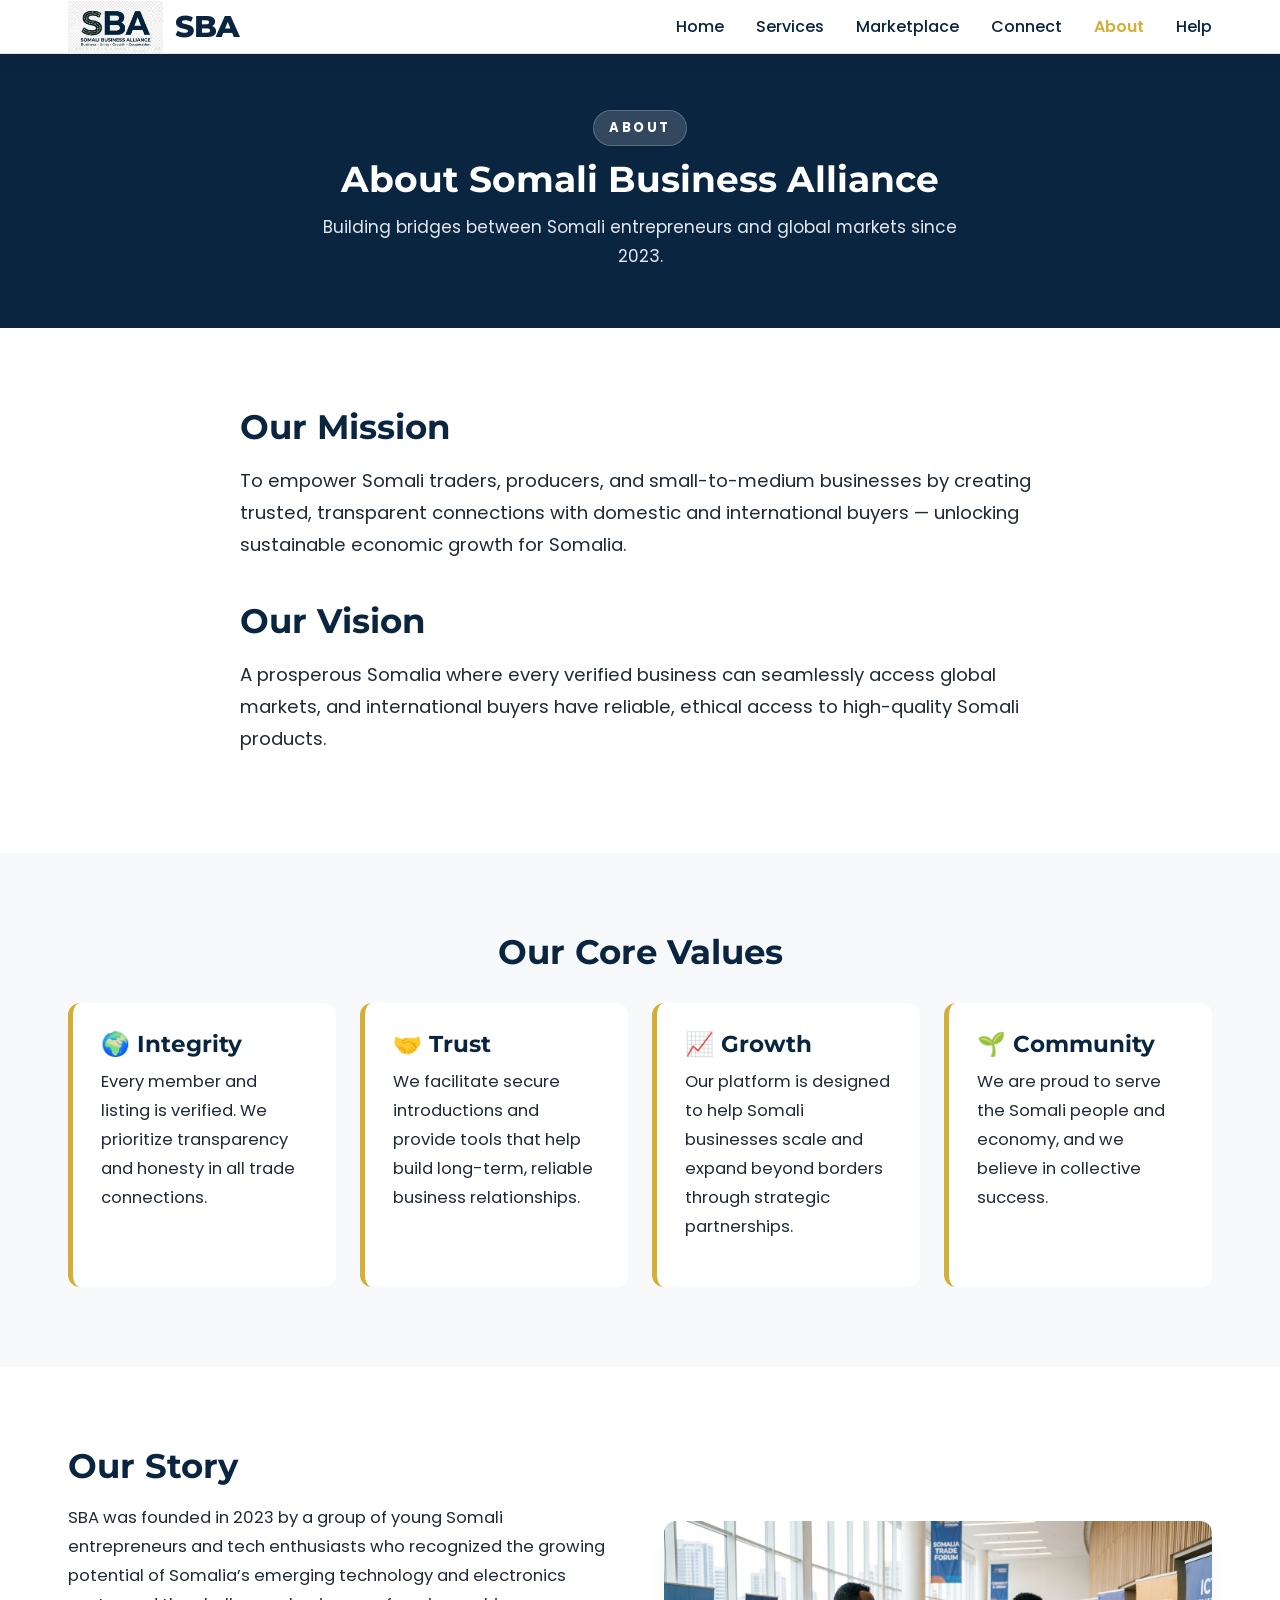
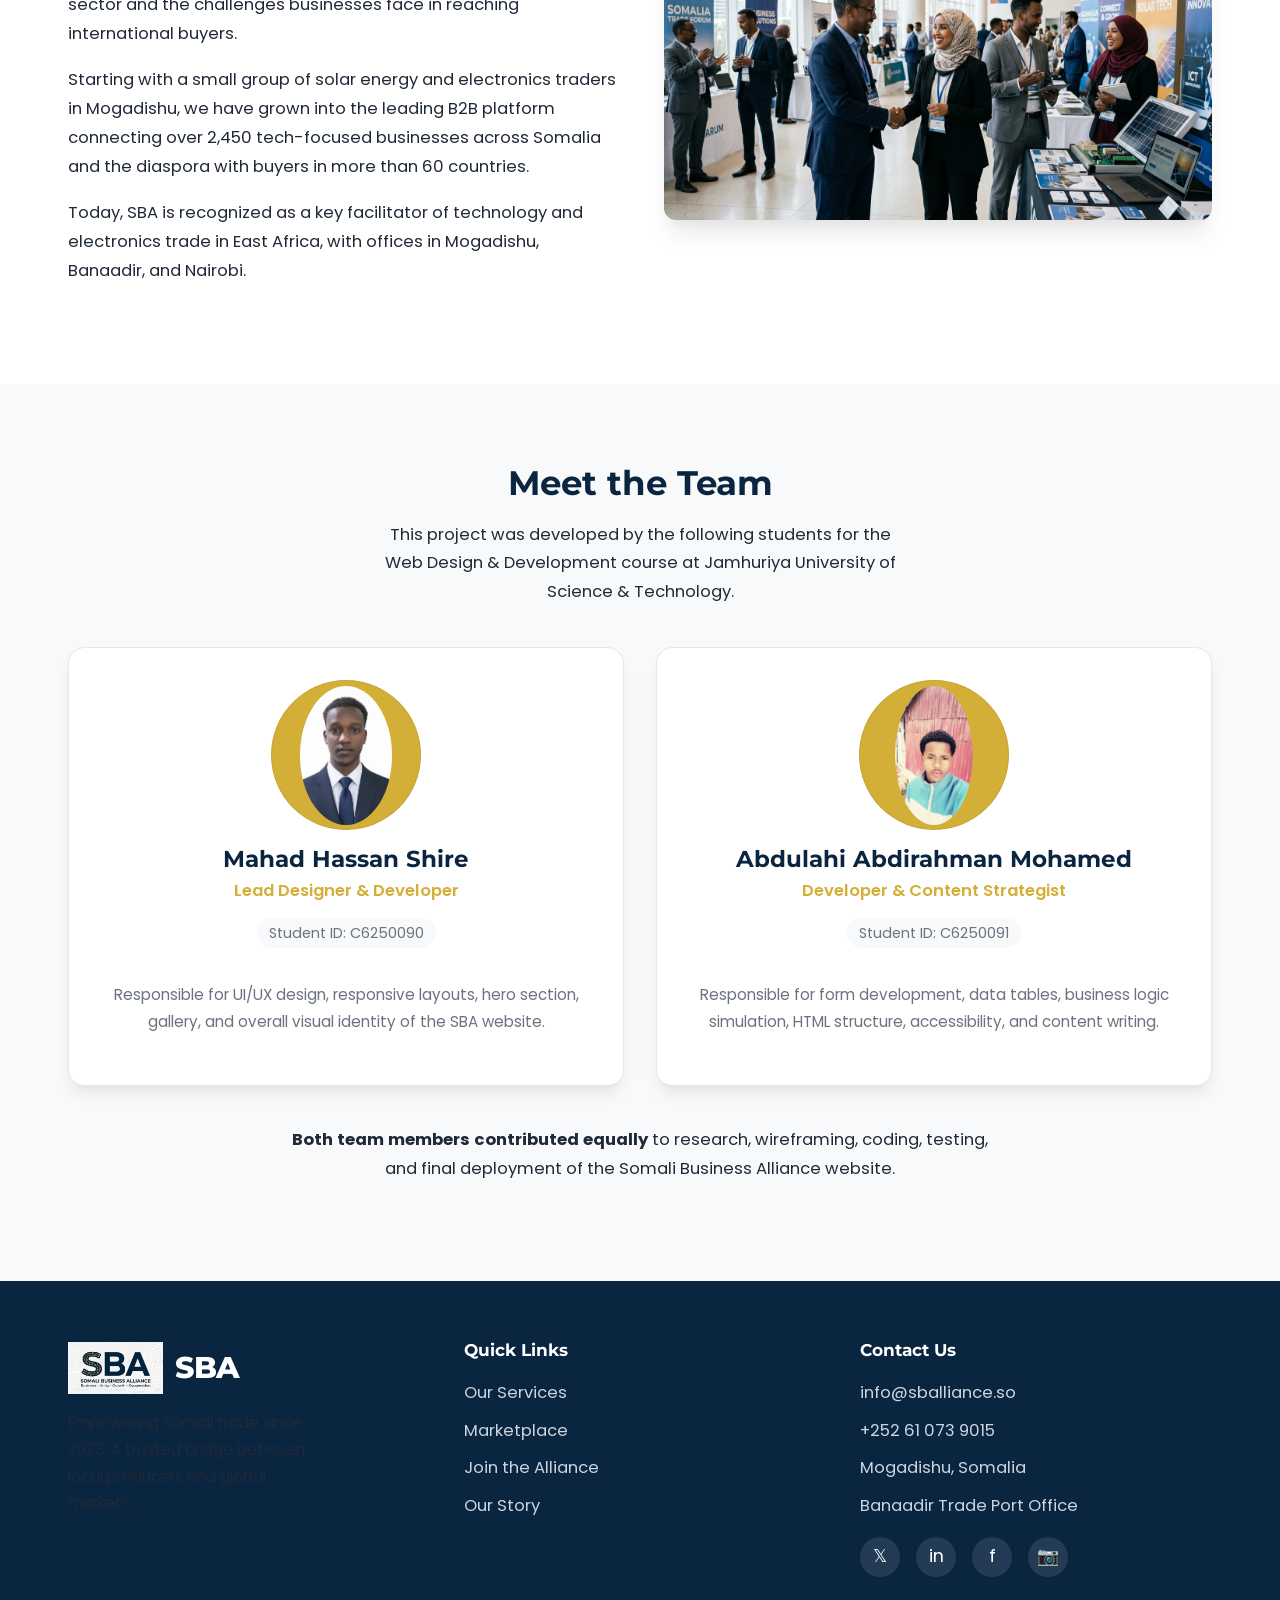
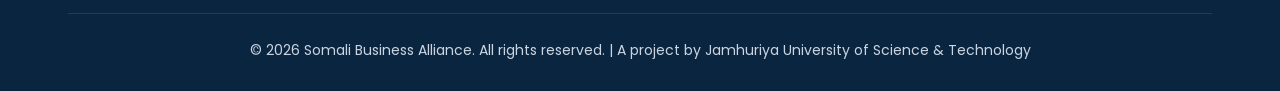
==== about.html @ 0afa39bd "Add files via upload" ====
<!DOCTYPE html>
<html lang="en">
<head>
    <meta charset="UTF-8">
    <meta name="viewport" content="width=device-width, initial-scale=1.0">
    <meta name="description" content="Learn about Somali Business Alliance (SBA) — our mission, vision, and the team behind connecting Somali businesses to global markets.">
    <title>About Us | SBA - Somali Business Alliance</title>
    <link rel="icon" href="images/logo.png" type="image/png">
    <link rel="preconnect" href="https://fonts.googleapis.com">
    <link rel="preconnect" href="https://fonts.gstatic.com" crossorigin>
    <link href="https://fonts.googleapis.com/css2?family=Montserrat:wght@600;700&amp;family=Poppins:wght@400;500;600&amp;display=swap" rel="stylesheet">
    <link rel="stylesheet" href="css/styles.css">
</head>
<body>
    <!-- Navigation -->
    <header>
        <nav class="container">
            <a href="index.html" class="logo">
                <img src="images/logo.png" alt="SBA Logo" width="48" height="48">
                <span>SBA</span>
            </a>
            
            <ul class="nav-links" id="navLinks">
                <li><a href="index.html">Home</a></li>
                <li><a href="services.html">Services</a></li>
                <li><a href="gallery.html">Marketplace</a></li>
                <li><a href="connect.html">Connect</a></li>
                <li><a href="about.html" class="active">About</a></li>
                <li><a href="help.html">Help</a></li>
            </ul>
            
            <button class="mobile-menu-btn" id="mobileMenuBtn" aria-label="Toggle navigation">☰</button>
        </nav>
    </header>

    <!-- Page Header -->
    <section class="section page-header">
        <div class="container">
            <div class="services-header">
                <p class="eyebrow">About</p>
                <h2>About Somali Business Alliance</h2>
                <p class="services-intro">Building bridges between Somali entrepreneurs and global markets since 2023.</p>
            </div>
        </div>
    </section>

    <!-- Mission & Vision -->
    <section class="section">
        <div class="container">
            <div style="max-width: 800px; margin: 0 auto;">
                <h2>Our Mission</h2>
                <p style="font-size: 1.15rem;">To empower Somali traders, producers, and small-to-medium businesses by creating trusted, transparent connections with domestic and international buyers — unlocking sustainable economic growth for Somalia.</p>
                
                <h2 style="margin-top: 2.5rem;">Our Vision</h2>
                <p style="font-size: 1.15rem;">A prosperous Somalia where every verified business can seamlessly access global markets, and international buyers have reliable, ethical access to high-quality Somali products.</p>
            </div>
        </div>
    </section>

    <!-- Values -->
    <section class="section mission-section">
        <div class="container">
            <h2 class="text-center">Our Core Values</h2>
            <div class="values-grid" style="margin-top: 2rem;">
                <div class="value-card">
                    <h3>🌍 Integrity</h3>
                    <p>Every member and listing is verified. We prioritize transparency and honesty in all trade connections.</p>
                </div>
                <div class="value-card">
                    <h3>🤝 Trust</h3>
                    <p>We facilitate secure introductions and provide tools that help build long-term, reliable business relationships.</p>
                </div>
                <div class="value-card">
                    <h3>📈 Growth</h3>
                    <p>Our platform is designed to help Somali businesses scale and expand beyond borders through strategic partnerships.</p>
                </div>
                <div class="value-card">
                    <h3>🌱 Community</h3>
                    <p>We are proud to serve the Somali people and economy, and we believe in collective success.</p>
                </div>
            </div>
        </div>
    </section>

    <!-- Our Story -->
    <section class="section">
        <div class="container">
            <div style="display: grid; grid-template-columns: 1fr 1fr; gap: 3rem; align-items: center;">
                <div>
                    <h2>Our Story</h2>
                    <p>SBA was founded in 2023 by a group of young Somali entrepreneurs and tech enthusiasts who recognized the growing potential of Somalia’s emerging technology and electronics sector and the challenges businesses face in reaching international buyers.</p>
                    <p>Starting with a small group of solar energy and electronics traders in Mogadishu, we have grown into the leading B2B platform connecting over 2,450 tech-focused businesses across Somalia and the diaspora with buyers in more than 60 countries.</p>
                    <p>Today, SBA is recognized as a key facilitator of technology and electronics trade in East Africa, with offices in Mogadishu, Banaadir, and Nairobi.</p>
                </div>
                <div>
                    <img src="images/services-hero.jpg" alt="Somali business professionals networking at a trade event" style="width: 100%; border-radius: 12px; box-shadow: var(--shadow-lg);">
                </div>
            </div>
        </div>
    </section>

    <!-- Team Section -->
    <section class="section" style="background-color: #F8F9FA;">
        <div class="container">
            <div class="text-center">
                <h2>Meet the Team</h2>
                <p style="max-width: 520px; margin: 0 auto;">This project was developed by the following students for the Web Design &amp; Development course at Jamhuriya University of Science &amp; Technology.</p>
            </div>

            <div class="team-grid">
                <!-- Team Member 1 -->
                <div class="team-card">
                    <div class="team-photo-wrap">
                        <img src="images/member1.jpeg" alt="Mahad Hassan Shire, Project Designer & Developer">
                    </div>
                    <h3>Mahad Hassan Shire</h3>
                    <p class="team-role">Lead Designer &amp; Developer</p>
                    <p class="team-id">Student ID: C6250090</p>
                    <p style="font-size: 0.95rem; margin-top: 1rem; color: var(--text-light);">Responsible for UI/UX design, responsive layouts, hero section, gallery, and overall visual identity of the SBA website.</p>
                </div>
                
                <!-- Team Member 2 -->
                <div class="team-card">
                    <div class="team-photo-wrap">
                        <img src="images/member2.jpeg" alt="Abdulahi Abdirahman Mohamed, Project Developer & Content Strategist">
                    </div>
                    <h3>Abdulahi Abdirahman Mohamed</h3>
                    <p class="team-role">Developer &amp; Content Strategist</p>
                    <p class="team-id">Student ID: C6250091</p>
                    <p style="font-size: 0.95rem; margin-top: 1rem; color: var(--text-light);">Responsible for form development, data tables, business logic simulation, HTML structure, accessibility, and content writing.</p>
                </div>
            </div>
            
            <div style="margin-top: 2.5rem; text-align: center; max-width: 700px; margin-left: auto; margin-right: auto;">
                <p><strong>Both team members contributed equally</strong> to research, wireframing, coding, testing, and final deployment of the Somali Business Alliance website.</p>
            </div>
        </div>
    </section>

    <!-- Footer -->
    <footer>
        <div class="container">
            <div class="footer-grid">
                <div>
                    <div class="logo" style="margin-bottom: 1rem; color: white;">
                        <img src="images/logo.png" alt="SBA Logo" width="40" height="40" style="filter: brightness(1) invert(0);">
                        <span style="color: white;">SBA</span>
                    </div>
                    <p style="font-size: 0.95rem; max-width: 260px;">Empowering Somali trade since 2023. A trusted bridge between local producers and global markets.</p>
                </div>
                
                <div>
                    <h4>Quick Links</h4>
                    <ul class="footer-links">
                        <li><a href="services.html">Our Services</a></li>
                        <li><a href="gallery.html">Marketplace</a></li>
                        <li><a href="connect.html">Join the Alliance</a></li>
                        <li><a href="about.html">Our Story</a></li>
                    </ul>
                </div>
                
                <div>
                    <h4>Contact Us</h4>
                    <ul class="footer-links">
                        <li><a href="mailto:info@sballiance.so">info@sballiance.so</a></li>
                        <li><a href="tel:+252615123456">+252 61 073 9015</a></li>
                        <li>Mogadishu, Somalia</li>
                        <li>Banaadir Trade Port Office</li>
                    </ul>
                    
                    <div class="social-links">
                        <a href="#" aria-label="Twitter">𝕏</a>
                        <a href="#" aria-label="LinkedIn">in</a>
                        <a href="#" aria-label="Facebook">f</a>
                        <a href="#" aria-label="Instagram">📷</a>
                    </div>
                </div>
            </div>
            
            <div class="copyright">
                &copy; 2026 Somali Business Alliance. All rights reserved. | A project by Jamhuriya University of Science &amp; Technology
            </div>
        </div>
    </footer>

    <script>
        const mobileBtn = document.getElementById('mobileMenuBtn');
        const navLinks = document.getElementById('navLinks');
        
        mobileBtn.addEventListener('click', () => {
            navLinks.classList.toggle('active');
            mobileBtn.textContent = navLinks.classList.contains('active') ? '✕' : '☰';
        });
        
        document.querySelectorAll('.nav-links a').forEach(link => {
            link.addEventListener('click', () => {
                navLinks.classList.remove('active');
                mobileBtn.textContent = '☰';
            });
        });
    </script>
</body>
</html>
---- css/styles.css ----
/* ========================================
   SBA - Somali Business Alliance
   Main Stylesheet
   ======================================== */

/* CSS Variables */
:root {
    --primary-color: #0A2540;
    --accent-color: #D4AF37;
    --secondary-color: #1E3A5F;
    --light-bg: #F8F9FA;
    --white: #FFFFFF;
    --text-dark: #1F2937;
    --text-light: #6B7280;
    --success: #10B981;
    --border: #E5E7EB;
    --shadow: 0 10px 15px -3px rgba(0, 0, 0, 0.08), 0 4px 6px -4px rgba(0, 0, 0, 0.04);
    --shadow-lg: 0 20px 25px -5px rgba(0, 0, 0, 0.08), 0 10px 10px -5px rgba(0, 0, 0, 0.04);
    --font-main: 'Poppins', system-ui, -apple-system, sans-serif;
    --font-heading: 'Montserrat', system-ui, -apple-system, sans-serif;
    --radius: 14px;
}

/* Reset & Base */
*, *::before, *::after {
    box-sizing: border-box;
    margin: 0;
    padding: 0;
}

html {
    scroll-behavior: smooth;
    
}

body {
    
    font-family: var(--font-main);
    line-height: 1.8;
    color: var(--text-dark);
    background-color:var(--whitesmoke);
    font-size: 16.5px;
}

/* Typography */
h1, h2, h3, h4, h5, h6 {
    font-family: var(--font-heading);
    font-weight: 700;
    line-height: 1.15;
    color: var(--primary-color);
}

h1 { font-size: 3.25rem; }
h2 { font-size: 2.1rem; margin-bottom: 1.15rem; }
h3 { font-size: 1.45rem; margin-bottom: 0.65rem; }
h4 { font-size: 1.2rem; }

p {
    margin-bottom: 1.1rem;
    color: var(--text-dark);
    line-height: 1.75;
}

a {
    color: var(--primary-color);
    text-decoration: none;
    transition: color 0.3s ease;
}

a:hover {
    color: var(--accent-color);
}

/* Utility Classes */
.container {
    max-width: 1200px;
    margin: 0 auto;
    padding: 0 1.75rem;
}

.section {
    padding: 5rem 0;
}

.text-center {
    text-align: center;
}

.text-gold {
    color: var(--accent-color);
}

.btn {
    display: inline-flex;
    align-items: center;
    justify-content: center;
    padding: 0.95rem 2.1rem;
    font-size: 1rem;
    font-weight: 600;
    border-radius: 10px;
    text-decoration: none;
    transition: all 0.3s cubic-bezier(0.4, 0, 0.2, 1);
    border: none;
    cursor: pointer;
    font-family: var(--font-main);
    box-shadow: 0 2px 4px rgba(0, 0, 0, 0.08);
}

.btn-primary {
    background-color: var(--primary-color);
    color: var(--white);
}

.btn-primary:hover {
    background-color: var(--secondary-color);
    transform: translateY(-2px);
    box-shadow: var(--shadow-lg);
}

.btn-accent {
    background-color: var(--accent-color);
    color: var(--primary-color);
}

.btn-accent:hover {
    background-color: #C5A12F;
    transform: translateY(-2px);
}

.btn-outline {
    background-color: transparent;
    color: var(--primary-color);
    border: 2px solid var(--primary-color);
}

.btn-outline:hover {
    background-color: var(--primary-color);
    color: var(--white);
}

/* Navigation */
header {
    position: sticky;
    top: 0;
    z-index: 1000;
    background-color: var(--white);
    box-shadow: var(--shadow);
    border-bottom: 1px solid var(--border);
}

nav {
    display: flex;
    align-items: center;
    justify-content: space-between;
    padding: 1.15rem 0;
}

.logo {
    display: flex;
    align-items: center;
    gap: 0.75rem;
    font-family: var(--font-heading);
    font-weight: 800;
    font-size: 1.85rem;
    color: var(--primary-color);
    letter-spacing: -0.5px;
}

.logo img {
    height: 52px;
    width: auto;
    transition: transform 0.3s ease;
}

.logo:hover img {
    transform: scale(1.03);
}

.nav-links {
    display: flex;
    align-items: center;
    gap: 2rem;
    list-style: none;
}

.nav-links a {
    font-weight: 500;
    font-size: 1rem;
    position: relative;
}

.nav-links a:after {
    content: '';
    position: absolute;
    bottom: -4px;
    left: 0;
    width: 0;
    height: 2px;
    background-color: var(--accent-color);
    transition: width 0.3s ease;
}

.nav-links a:hover:after {
    width: 100%;
}

.nav-links .active {
    color: var(--accent-color);
    font-weight: 600;
}

.mobile-menu-btn {
    display: none;
    background: none;
    border: none;
    font-size: 1.5rem;
    color: var(--primary-color);
    cursor: pointer;
}

/* Hero Section */
.hero {
    background: linear-gradient(135deg, var(--primary-color) 0%, var(--secondary-color) 100%);
    color: var(--white);
    padding: 8rem 0 6.75rem;
    position: relative;
    overflow: hidden;
}

.hero::before {
    content: '';
    position: absolute;
    top: 0;
    left: 0;
    width: 100%;
    height: 100%;
    background: url('../images/hero.jpg') center/cover no-repeat;
    opacity: 0.14;
    z-index: 1;
}

.hero-content {
    position: relative;
    z-index: 2;
    max-width: 720px;
}

.hero h1 {
    color: var(--white);
    font-size: 3.4rem;
    margin-bottom: 1.1rem;
    line-height: 1.1;
    letter-spacing: -1px;
}

.hero p {
    font-size: 1.3rem;
    margin-bottom: 2.25rem;
    color: #E0E7FF;
    max-width: 560px;
    line-height: 1.65;
}

.hero-buttons {
    display: flex;
    gap: 1rem;
    flex-wrap: wrap;
}

/* Features / Stats */
.stats {
    background-color: var(--light-bg);
    padding: 3.25rem 0;
}

.stats-grid {
    display: grid;
    grid-template-columns: repeat(auto-fit, minmax(190px, 1fr));
    gap: 2.25rem;
    text-align: center;
}

.stat-item {
    padding: 1.1rem 0.75rem;
}

.stat-number {
    font-size: 2.65rem;
    font-weight: 800;
    color: var(--accent-color);
    display: block;
    line-height: 1;
    margin-bottom: 0.15rem;
}

.stat-label {
    font-weight: 600;
    color: var(--text-light);
    margin-top: 0.35rem;
    font-size: 0.97rem;
}

/* Cards & Grid */
.cards-grid {
    display: grid;
    grid-template-columns: repeat(auto-fit, minmax(290px, 1fr));
    gap: 2rem;
    margin-top: 2.25rem;
}

.services-showcase {
    padding: 0;
    background: linear-gradient(180deg, var(--primary-color) 0%, var(--primary-color) 55%, #f8fafc 55%, #f8fafc 100%);
}

.services-hero {
    background-color: var(--primary-color);
    padding: 3.5rem 0 5.25rem;
}

.page-header {
    background-color: var(--primary-color);
    padding: 3.5rem 0;
    color: var(--white);
}

.page-header .services-header {
    margin: 0 auto;
    text-align: center;
    color: var(--white);
}

.page-header .services-header h2 {
    color: var(--white);
    margin-bottom: 0.75rem;
}

.page-header .services-intro {
    color: #E2E8F0;
}

.page-header .eyebrow {
    background: rgba(255, 255, 255, 0.16);
    color: var(--white);
    border: 1px solid rgba(255, 255, 255, 0.2);
}

.services-header {
    max-width: 760px;
    margin: 0 auto;
    text-align: center;
    color: var(--white);
}

.services-header h2 {
    color: var(--white);
    margin-bottom: 0.75rem;
    font-size: 2.25rem;
}

.eyebrow {
    display: inline-flex;
    align-items: center;
    justify-content: center;
    margin-bottom: 0.8rem;
    padding: 0.35rem 0.95rem;
    border-radius: 999px;
    background: rgba(255, 255, 255, 0.16);
    color: var(--white);
    border: 1px solid rgba(255, 255, 255, 0.2);
    font-size: 0.82rem;
    font-weight: 700;
    letter-spacing: 0.2em;
    text-transform: uppercase;
}

.services-intro {
    max-width: 680px;
    margin: 0 auto;
    color: #E2E8F0;
    font-size: 1.06rem;
}

.services-cards-wrap {
    margin-top: -2.25rem;
    padding-bottom: 3rem;
    background: #f8fafc;
}

.services-grid {
    display: grid;
    grid-template-columns: repeat(4, minmax(0, 1fr));
    gap: 1.25rem;
    max-width: 1120px;
    margin: 0 auto;
    position: relative;
    z-index: 2;
}

.service-card {
    display: flex;
    flex-direction: column;
    align-items: center;
    text-align: center;
    padding: 2rem 1.6rem;
    background: var(--white);
    color: var(--text-dark);
    border: 1px solid #e7ebf1;
    border-radius: 20px;
    box-shadow: 0 20px 45px -28px rgba(15, 23, 42, 0.35);
    transition: transform 0.25s ease, box-shadow 0.25s ease;
}

.service-card:hover {
    transform: translateY(-6px);
    box-shadow: 0 24px 48px -24px rgba(15, 23, 42, 0.38);
}

.service-icon {
    display: grid;
    place-items: center;
    width: 3.2rem;
    height: 3.2rem;
    margin-bottom: 1rem;
    border-radius: 50%;
    background: rgba(10, 37, 64, 0.08);
    color: var(--primary-color);
    font-size: 1.3rem;
    font-weight: 700;
}

.service-card h3 {
    margin-bottom: 0.6rem;
    color: var(--primary-color);
}

.service-card p {
    margin-bottom: 0;
    color: var(--text-dark);
    font-size: 0.98rem;
}

@media (max-width: 960px) {
    .services-grid {
        grid-template-columns: repeat(2, minmax(0, 1fr));
    }
}

@media (max-width: 640px) {
    .services-hero {
        padding: 3rem 0 4rem;
    }

    .services-grid {
        grid-template-columns: 1fr;
    }
}

.card {
    background: var(--white);
    border-radius: var(--radius);
    overflow: hidden;
    box-shadow: var(--shadow);
    transition: transform 0.35s cubic-bezier(0.4, 0, 0.2, 1), 
                box-shadow 0.35s cubic-bezier(0.4, 0, 0.2, 1);
    border: 1px solid #E8ECF0;
}

.card:hover {
    transform: translateY(-6px);
    box-shadow: var(--shadow-lg);
}

.card-image {
    width: 100%;
    height: 195px;
    object-fit: cover;
}

.card-content {
    padding: 1.65rem;
}

.card h3 {
    margin-bottom: 0.55rem;
    font-size: 1.38rem;
}

.card p {
    color: var(--text-light);
    font-size: 0.97rem;
    margin-bottom: 1rem;
    line-height: 1.65;
}

.card-footer {
    padding: 1.1rem 1.65rem;
    background: #F1F5F9;
    font-size: 0.9rem;
    display: flex;
    justify-content: space-between;
    align-items: center;
    border-top: 1px solid var(--border);
}

/* Gallery */
.gallery-grid {
    display: grid;
    grid-template-columns: repeat(auto-fit, minmax(270px, 1fr));
    gap: 1.5rem;
}

.gallery-item {
    position: relative;
    overflow: hidden;
    border-radius: var(--radius);
    box-shadow: var(--shadow);
    aspect-ratio: 4 / 3;
}

.gallery-item img {
    width: 100%;
    height: 100%;
    object-fit: cover;
    transition: transform 0.5s cubic-bezier(0.4, 0, 0.2, 1);
}

.gallery-item:hover img {
    transform: scale(1.06);
}

.gallery-overlay {
    position: absolute;
    bottom: 0;
    left: 0;
    right: 0;
    background: linear-gradient(to top, rgba(10, 37, 64, 0.88), transparent);
    color: white;
    padding: 1.35rem 1.25rem;
    transform: translateY(15%);
    transition: transform 0.35s ease;
}

.gallery-item:hover .gallery-overlay {
    transform: translateY(0);
}

.gallery-overlay h4 {
    color: white;
    font-size: 1.15rem;
    margin-bottom: 0.2rem;
}

.gallery-overlay p {
    color: #E0E7FF;
    font-size: 0.9rem;
    margin-bottom: 0;
}

/* Table */
.table-container {
    overflow-x: auto;
    margin: 2.25rem 0;
    border-radius: var(--radius);
    box-shadow: var(--shadow);
    border: 1px solid var(--border);
}

table {
    width: 100%;
    border-collapse: collapse;
    background: var(--white);
}

th, td {
    padding: 1.1rem 1.35rem;
    text-align: left;
    border-bottom: 1px solid var(--border);
}

th {
    background-color: var(--primary-color);
    color: var(--white);
    font-weight: 600;
    text-transform: uppercase;
    font-size: 0.82rem;
    letter-spacing: 0.5px;
}

tbody tr {
    transition: background-color 0.2s ease;
}

tbody tr:hover {
    background-color: #F1F5F9;
}

tbody tr:nth-child(even) {
    background-color: #F8FAFC;
}

td {
    color: var(--text-dark);
}

.status {
    display: inline-block;
    padding: 0.25rem 0.75rem;
    border-radius: 50px;
    font-size: 0.75rem;
    font-weight: 600;
}

.status-active {
    background-color: #D1FAE5;
    color: #065F46;
}

.status-pending {
    background-color: #FEF3C7;
    color: #92400E;
}

/* Form */
.form-container {
    max-width: 760px;
    margin: 0 auto;
    background: var(--white);
    padding: 3.25rem;
    border-radius: var(--radius);
    box-shadow: var(--shadow-lg);
    border: 1px solid var(--border);
}

.form-grid {
    display: grid;
    grid-template-columns: repeat(auto-fit, minmax(275px, 1fr));
    gap: 1.6rem;
}

.form-group {
    margin-bottom: 1.5rem;
}

.form-group.full {
    grid-column: 1 / -1;
}

label {
    display: block;
    font-weight: 600;
    margin-bottom: 0.5rem;
    color: var(--primary-color);
    font-size: 0.95rem;
}

input, select, textarea {
    width: 100%;
    padding: 0.95rem 1.1rem;
    font-size: 1.02rem;
    border: 1.5px solid var(--border);
    border-radius: 10px;
    font-family: var(--font-main);
    transition: all 0.3s ease;
    background: var(--white);
    box-shadow: 0 1px 2px rgba(0,0,0,0.03);
}

input:focus, select:focus, textarea:focus {
    outline: none;
    border-color: var(--accent-color);
    box-shadow: 0 0 0 4px rgba(212, 175, 55, 0.12);
}

textarea {
    min-height: 140px;
    resize: vertical;
}

.form-row {
    display: flex;
    gap: 1rem;
    flex-wrap: wrap;
}

.radio-group, .checkbox-group {
    display: flex;
    flex-wrap: wrap;
    gap: 1.25rem;
    margin-top: 0.25rem;
}

.radio-group label, .checkbox-group label {
    display: flex;
    align-items: center;
    font-weight: 400;
    margin-bottom: 0;
    cursor: pointer;
}

input[type="radio"], input[type="checkbox"] {
    width: auto;
    margin-right: 0.5rem;
    accent-color: var(--accent-color);
}

fieldset {
    border: 1.5px solid var(--border);
    border-radius: 8px;
    padding: 1rem 1.25rem;
    margin-bottom: 1.25rem;
}

legend {
    padding: 0 0.5rem;
    font-weight: 600;
    color: var(--primary-color);
}

.form-actions {
    margin-top: 1.5rem;
    display: flex;
    gap: 1rem;
    flex-wrap: wrap;
}

/* FAQ */
.faq-item {
    border: 1px solid var(--border);
    border-radius: var(--radius);
    margin-bottom: 0.9rem;
    overflow: hidden;
    box-shadow: 0 1px 3px rgba(0,0,0,0.03);
}

.faq-question {
    padding: 1.35rem 1.75rem;
    background: var(--light-bg);
    font-weight: 600;
    cursor: pointer;
    display: flex;
    justify-content: space-between;
    align-items: center;
    transition: background 0.2s;
    font-size: 1.02rem;
}

.faq-question:hover {
    background: #F1F5F9;
}

.faq-question::after {
    content: '+';
    font-size: 1.6rem;
    color: var(--accent-color);
    transition: transform 0.3s;
    font-weight: 300;
}

.faq-item.active .faq-question::after {
    content: '−';
}

.faq-answer {
    padding: 0 1.75rem;
    max-height: 0;
    overflow: hidden;
    transition: max-height 0.4s ease, padding 0.4s ease;
    font-size: 1rem;
}

.faq-item.active .faq-answer {
    padding: 1.5rem 1.75rem 1.75rem;
    max-height: 240px;
}

/* About */
.team-grid {
    display: grid;
    grid-template-columns: repeat(auto-fit, minmax(300px, 1fr));
    gap: 2rem;
    margin-top: 2.5rem;
}

.team-card {
    background: var(--white);
    padding: 2rem;
    border-radius: 16px;
    box-shadow: var(--shadow);
    text-align: center;
    border: 1px solid var(--border);
}

.team-photo-wrap {
    display: flex;
    align-items: center;
    justify-content: center;
    width: 150px;
    height: 150px;
    margin: 0 auto 1rem;
    padding: 0.35rem;
    border-radius: 50%;
    background: var(--accent-color);
    overflow: hidden;
    box-shadow: inset 0 0 0 1px rgba(10, 37, 64, 0.08);
}

.team-card img {
    display: block;
    width: auto;
    max-width: 100%;
    height: auto;
    max-height: 100%;
    border-radius: 50%;
    margin-bottom: 0;
}

.team-card h3 {
    margin-bottom: 0.25rem;
}

.team-role {
    color: var(--accent-color);
    font-weight: 600;
    margin-bottom: 0.75rem;
}

.team-id {
    font-size: 0.9rem;
    color: var(--text-light);
    background: var(--light-bg);
    display: inline-block;
    padding: 0.15rem 0.75rem;
    border-radius: 50px;
}

/* Mission / Values */
.mission-section {
    background: var(--light-bg);
}

.values-grid {
    display: grid;
    grid-template-columns: repeat(auto-fit, minmax(240px, 1fr));
    gap: 1.5rem;
}

.value-card {
    padding: 1.75rem;
    background: white;
    border-radius: 12px;
    border-left: 5px solid var(--accent-color);
}

/* Footer */
footer {
    background-color: var(--primary-color);
    color: #CBD5E1;
    padding: 3.75rem 0 1.75rem;
}

footer h4 {
    color: var(--white);
    margin-bottom: 1.1rem;
    font-size: 1.05rem;
}

.footer-grid {
    display: grid;
    grid-template-columns: repeat(auto-fit, minmax(210px, 1fr));
    gap: 2.75rem;
    margin-bottom: 2.25rem;
}

.footer-links {
    list-style: none;
}

.footer-links li {
    margin-bottom: 0.5rem;
}

.footer-links a {
    color: #CBD5E1;
    transition: color 0.2s;
}

.footer-links a:hover {
    color: var(--accent-color);
}

.social-links {
    display: flex;
    gap: 1rem;
    margin-top: 1rem;
}

.social-links a {
    display: inline-flex;
    width: 40px;
    height: 40px;
    background: rgba(255,255,255,0.1);
    border-radius: 50%;
    align-items: center;
    justify-content: center;
    color: white;
    font-size: 1.1rem;
    line-height: 1;
    transition: all 0.3s;
    text-decoration: none;
}

.social-links a span,
.social-links a svg {
    display: block;
}

.social-links a svg {
    width: 16px;
    height: 16px;
}

.social-links a:hover {
    background: var(--accent-color);
    color: var(--primary-color);
    transform: translateY(-2px);
}

.copyright {
    text-align: center;
    padding-top: 1.5rem;
    border-top: 1px solid rgba(255,255,255,0.1);
    font-size: 0.875rem;
}

/* Responsive Design */
@media (max-width: 992px) {
    .nav-links {
        gap: 1.25rem;
    }
}

@media (max-width: 768px) {
    .nav-links {
        position: fixed;
        top: 72px;
        left: 0;
        right: 0;
        background: var(--white);
        flex-direction: column;
        padding: 1.5rem;
        box-shadow: var(--shadow);
        display: none;
        gap: 1rem;
    }
    
    .nav-links.active {
        display: flex;
    }
    
    .mobile-menu-btn {
        display: block;
    }

    .hero h1 {
        font-size: 2.5rem;
    }

    .hero p {
        font-size: 1.1rem;
    }

    h1 { font-size: 2.4rem; }
    h2 { font-size: 1.85rem; }

    .section {
        padding: 3rem 0;
    }

    .form-container {
        padding: 1.5rem;
    }
}

@media (max-width: 480px) {
    .hero-buttons {
        flex-direction: column;
    }
    
    .btn {
        width: 100%;
        justify-content: center;
    }
}

/* Print Styles */
@media print {
    nav, .hero-buttons, footer {
        display: none;
    }
}

/* Additional Polish */
.feature-icon {
    width: 52px;
    height: 52px;
    background: var(--accent-color);
    color: var(--primary-color);
    border-radius: 50%;
    display: flex;
    align-items: center;
    justify-content: center;
    font-size: 1.4rem;
    margin-bottom: 1rem;
}

/* Map iframe styling */
.map-container {
    border-radius: 12px;
    overflow: hidden;
    box-shadow: var(--shadow);
    border: 1px solid var(--border);
}
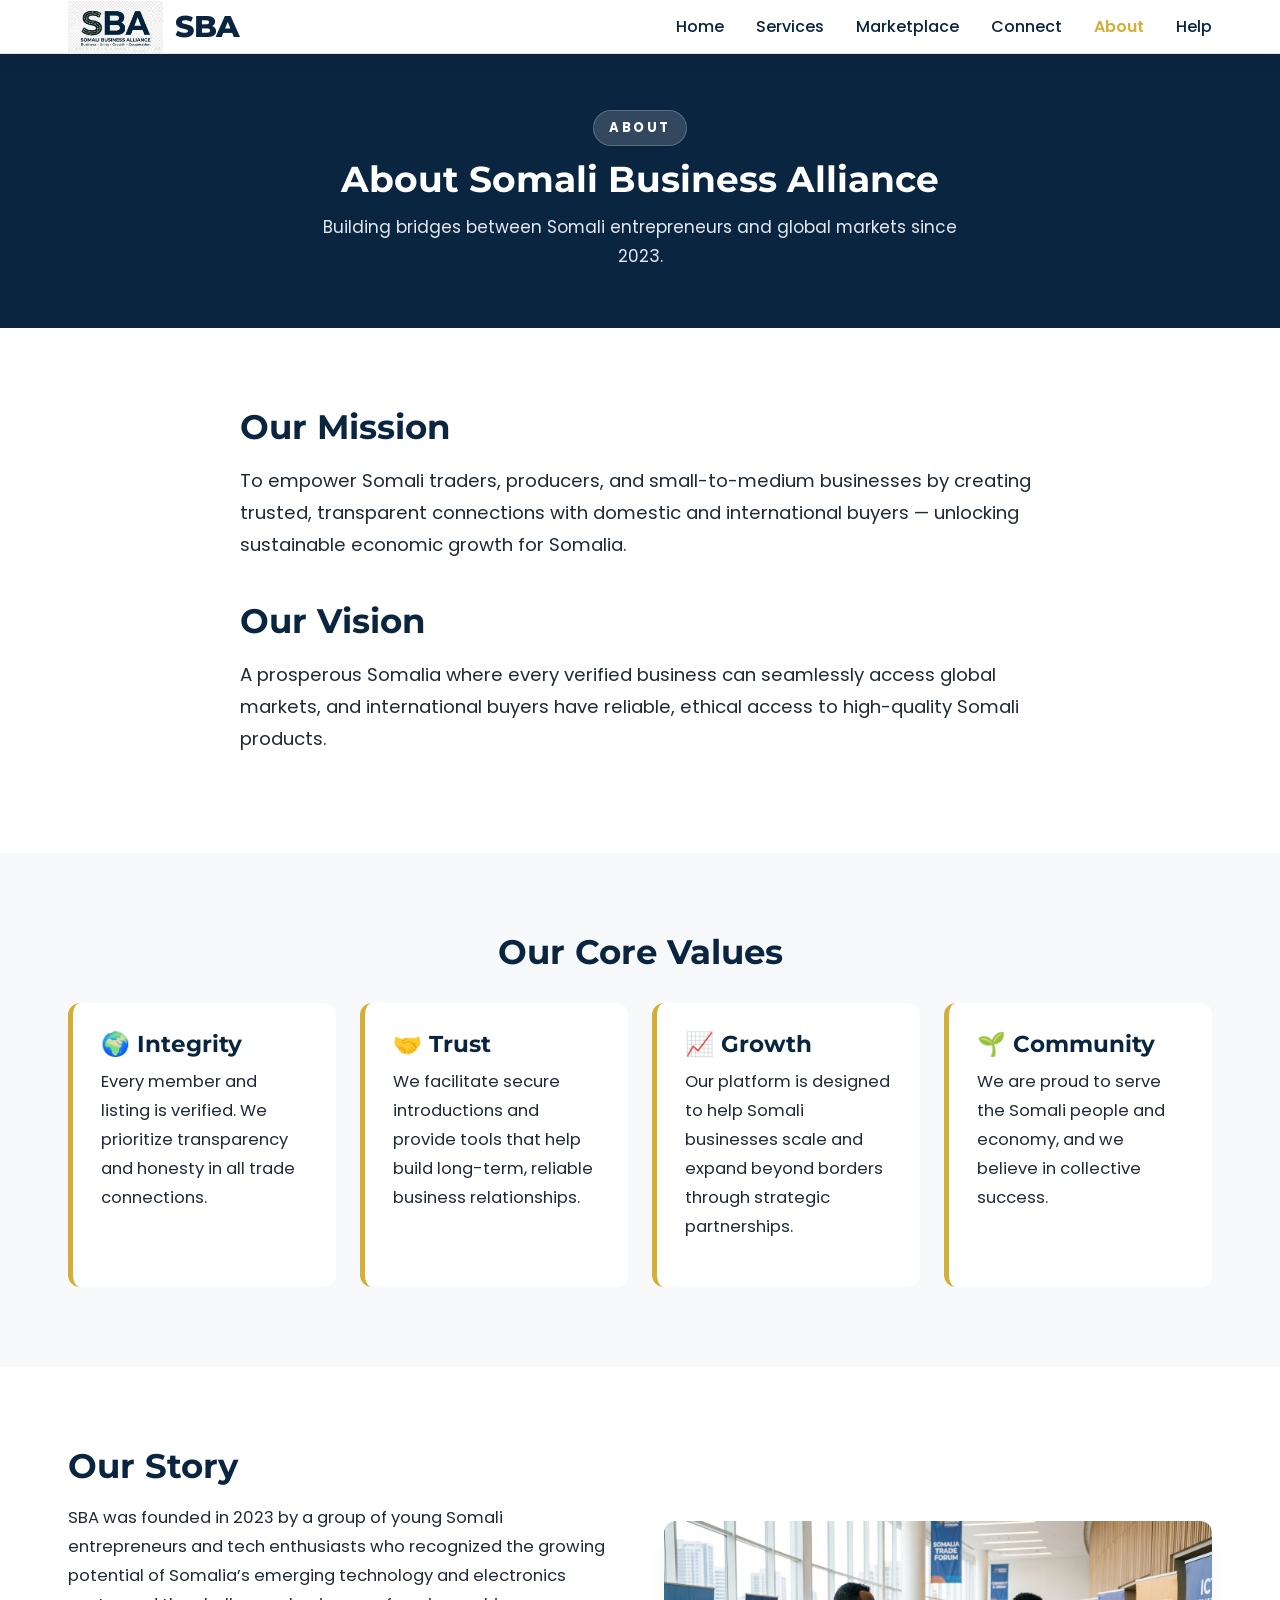
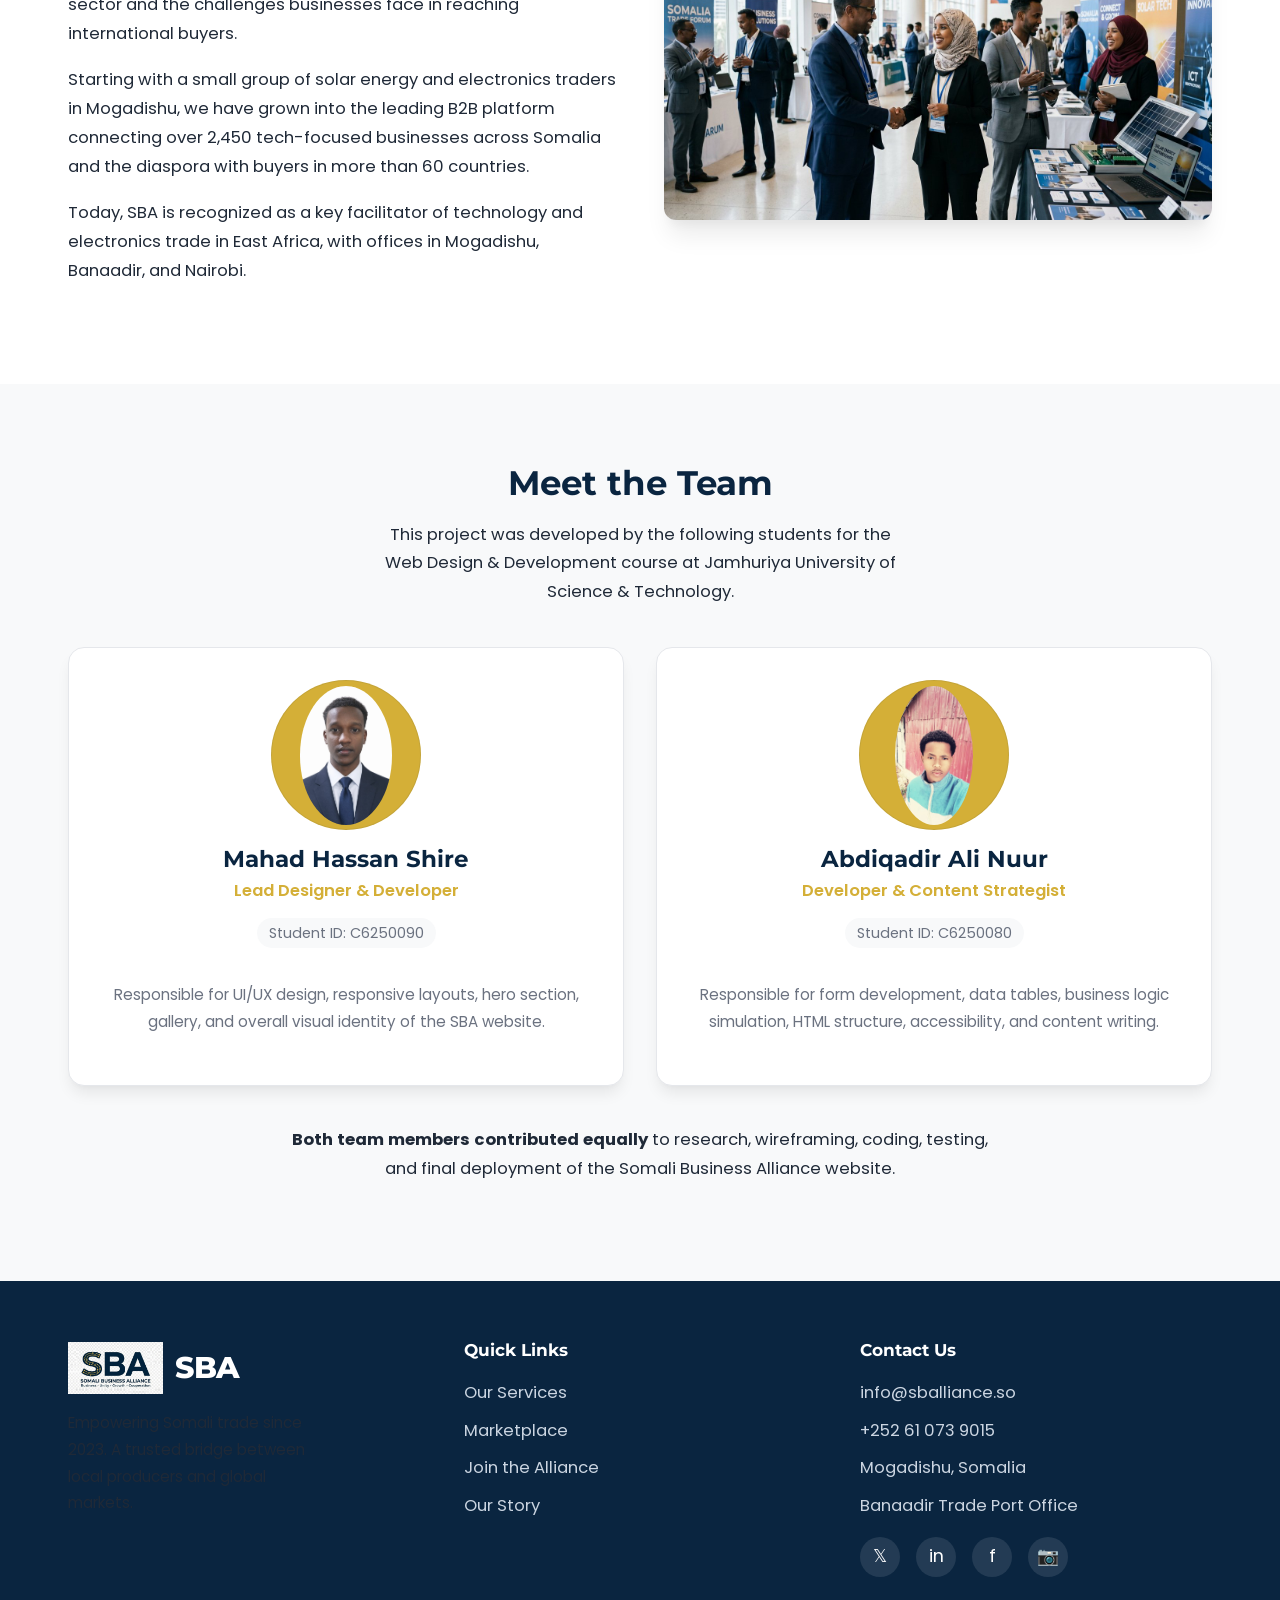
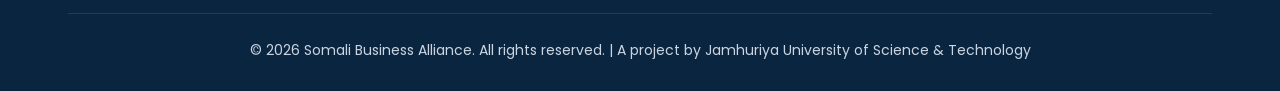
==== commit e418eb2a: "Update about.html" ====
--- a/about.html
+++ b/about.html
@@ -124,9 +124,9 @@
                     <div class="team-photo-wrap">
                         <img src="images/member2.jpeg" alt="Abdulahi Abdirahman Mohamed, Project Developer & Content Strategist">
                     </div>
-                    <h3>Abdulahi Abdirahman Mohamed</h3>
+                    <h3>Abdiqadir Ali Nuur</h3>
                     <p class="team-role">Developer &amp; Content Strategist</p>
-                    <p class="team-id">Student ID: C6250091</p>
+                    <p class="team-id">Student ID: C6250080</p>
                     <p style="font-size: 0.95rem; margin-top: 1rem; color: var(--text-light);">Responsible for form development, data tables, business logic simulation, HTML structure, accessibility, and content writing.</p>
                 </div>
             </div>
@@ -200,4 +200,4 @@
         });
     </script>
 </body>
-</html>+</html>
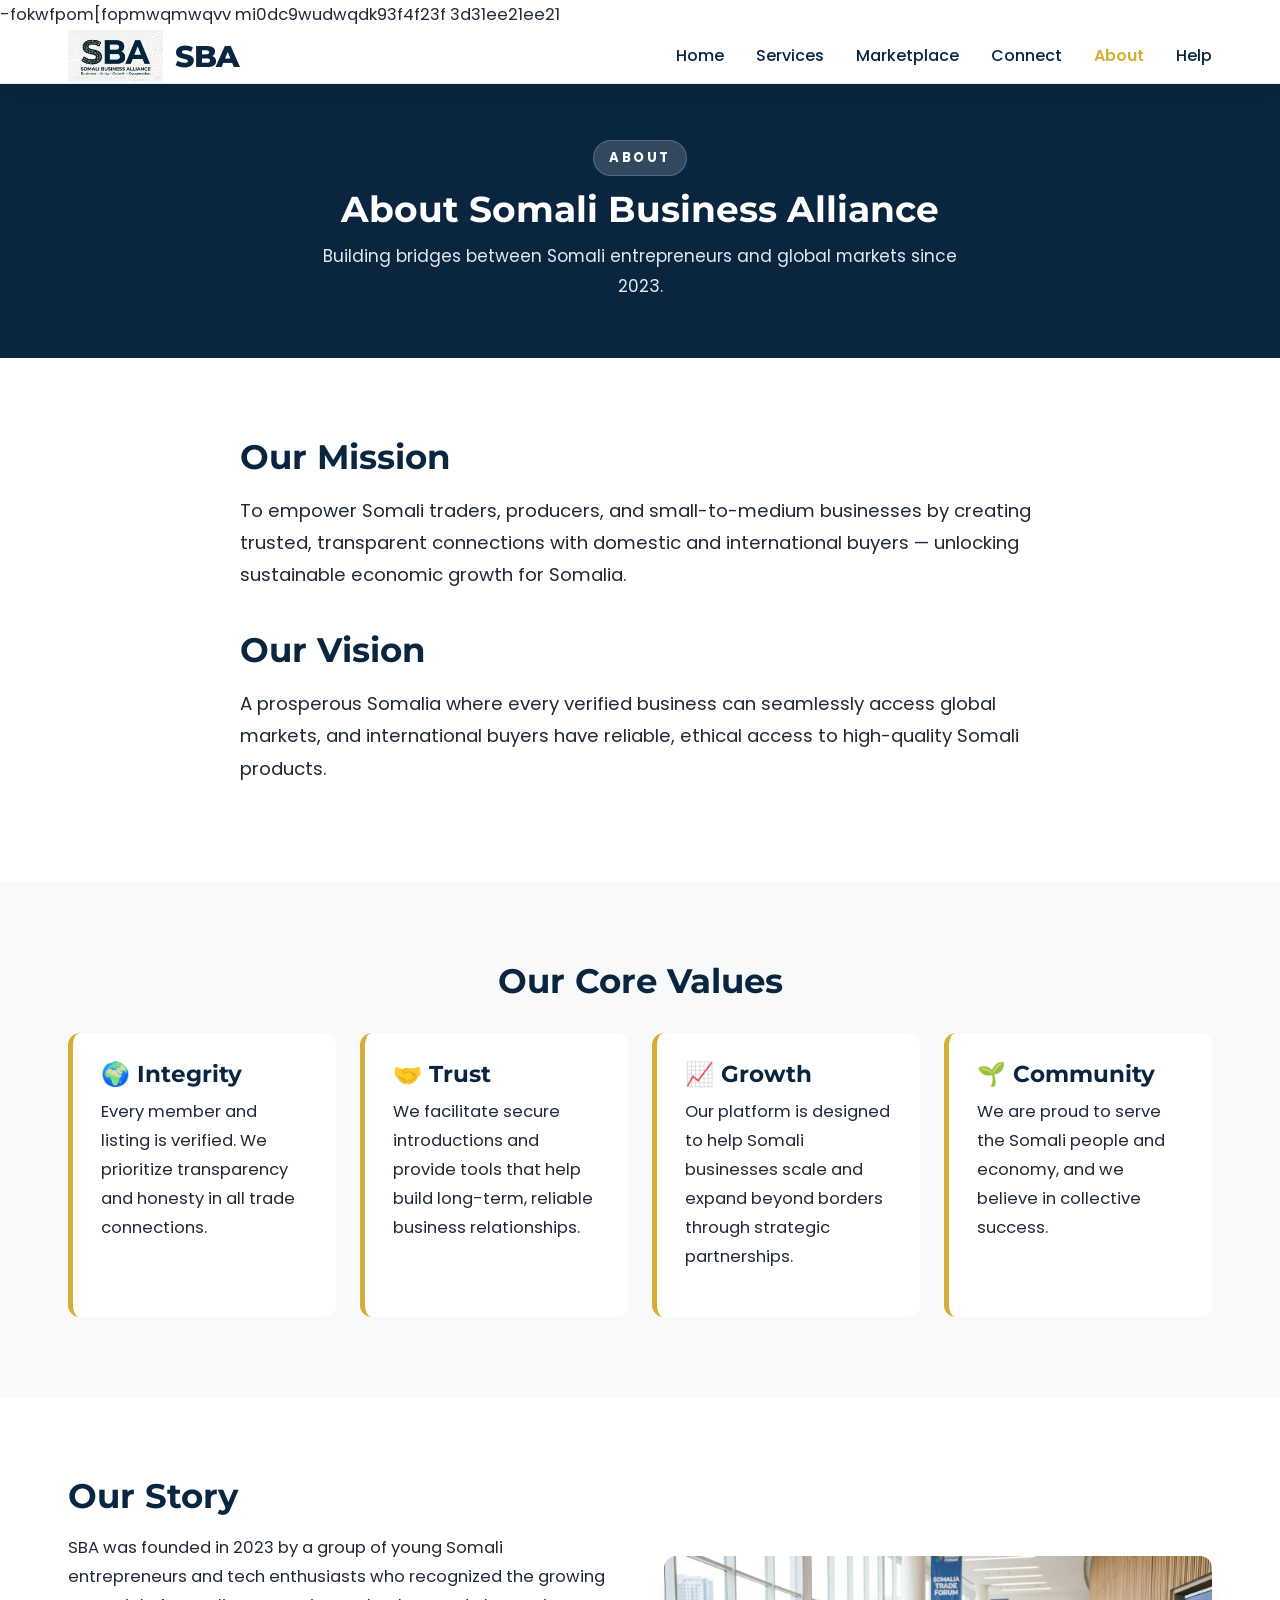
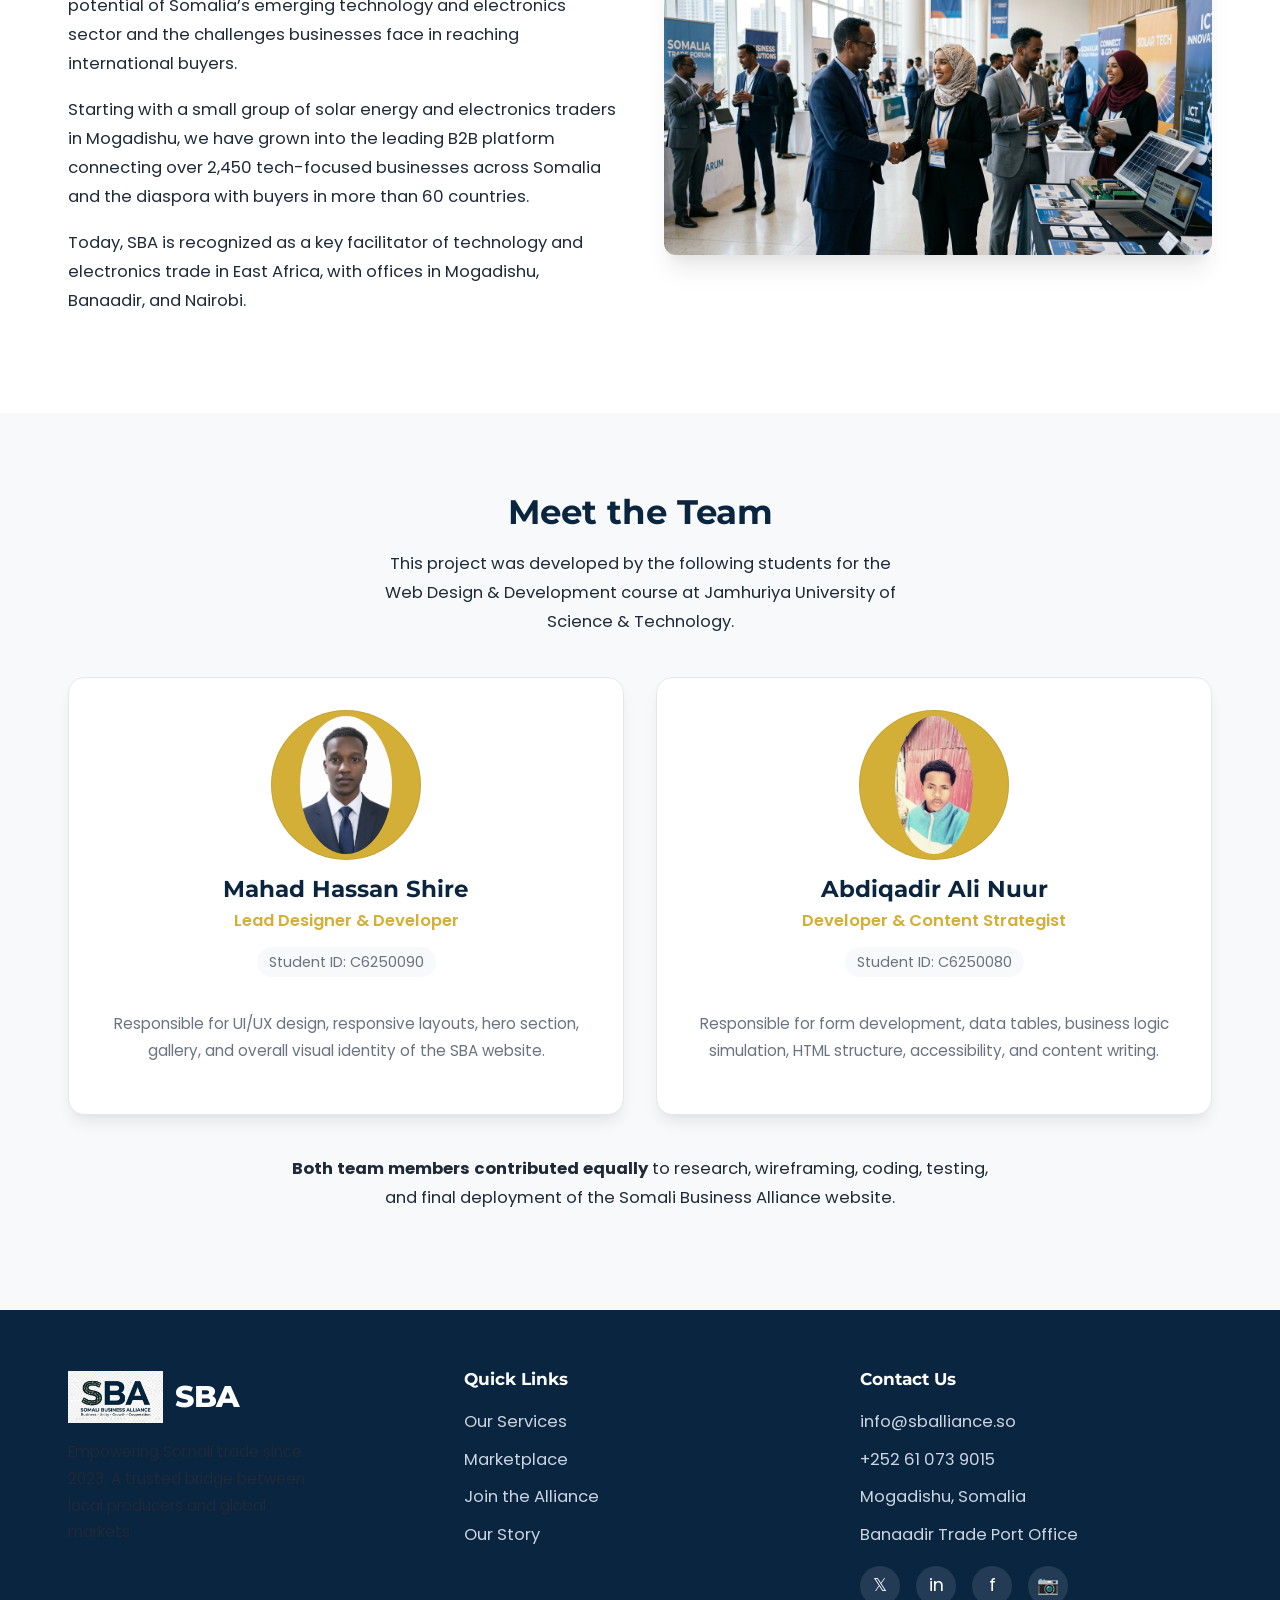
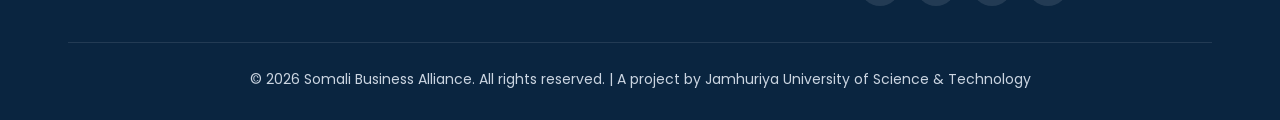
==== commit 40611d3b: "Update about.html" ====
--- a/about.html
+++ b/about.html
@@ -1,5 +1,5 @@
-<!DOCTYPE html>
-<html lang="en">
+-fokwfpom[fopmwqmwqvv mi0dc9wudwqdk93f4f23f<!DOCTYPE html>
+<html lang="en">3d31ee21ee21
 <head>
     <meta charset="UTF-8">
     <meta name="viewport" content="width=device-width, initial-scale=1.0">
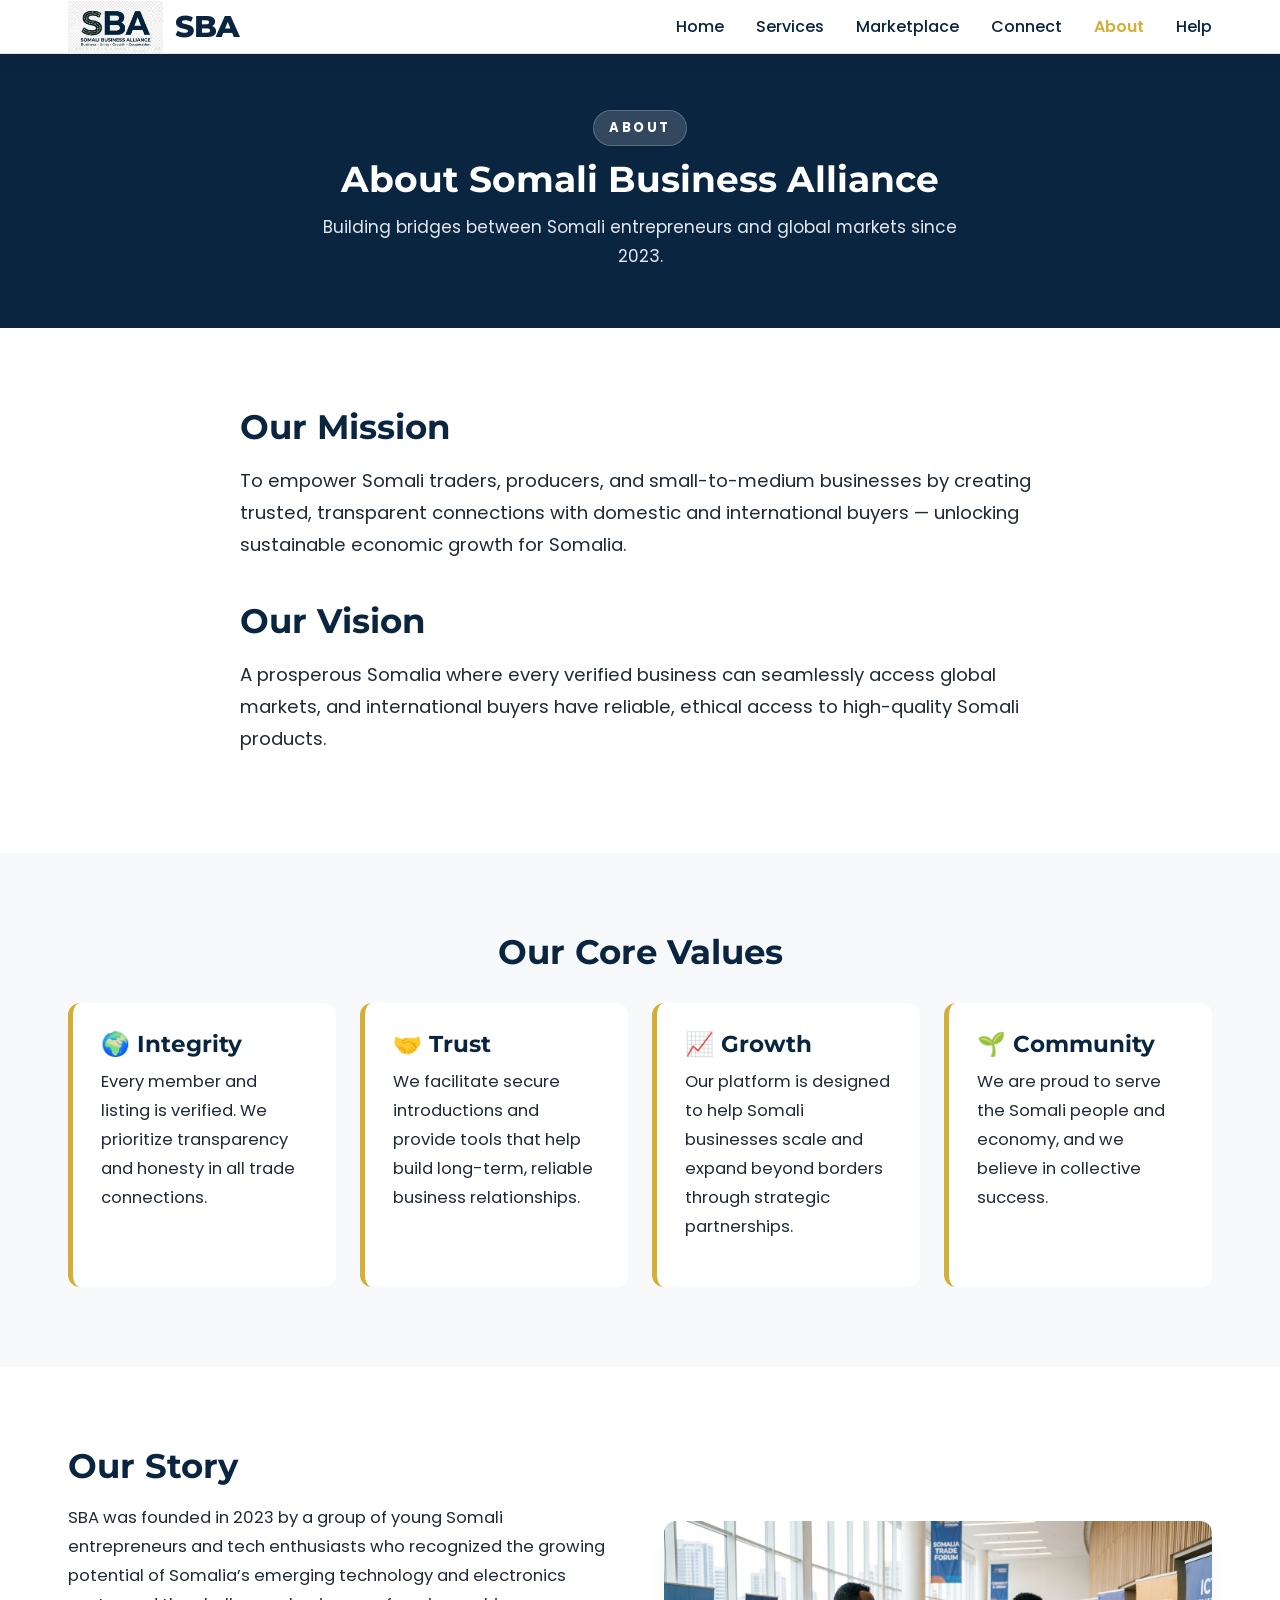
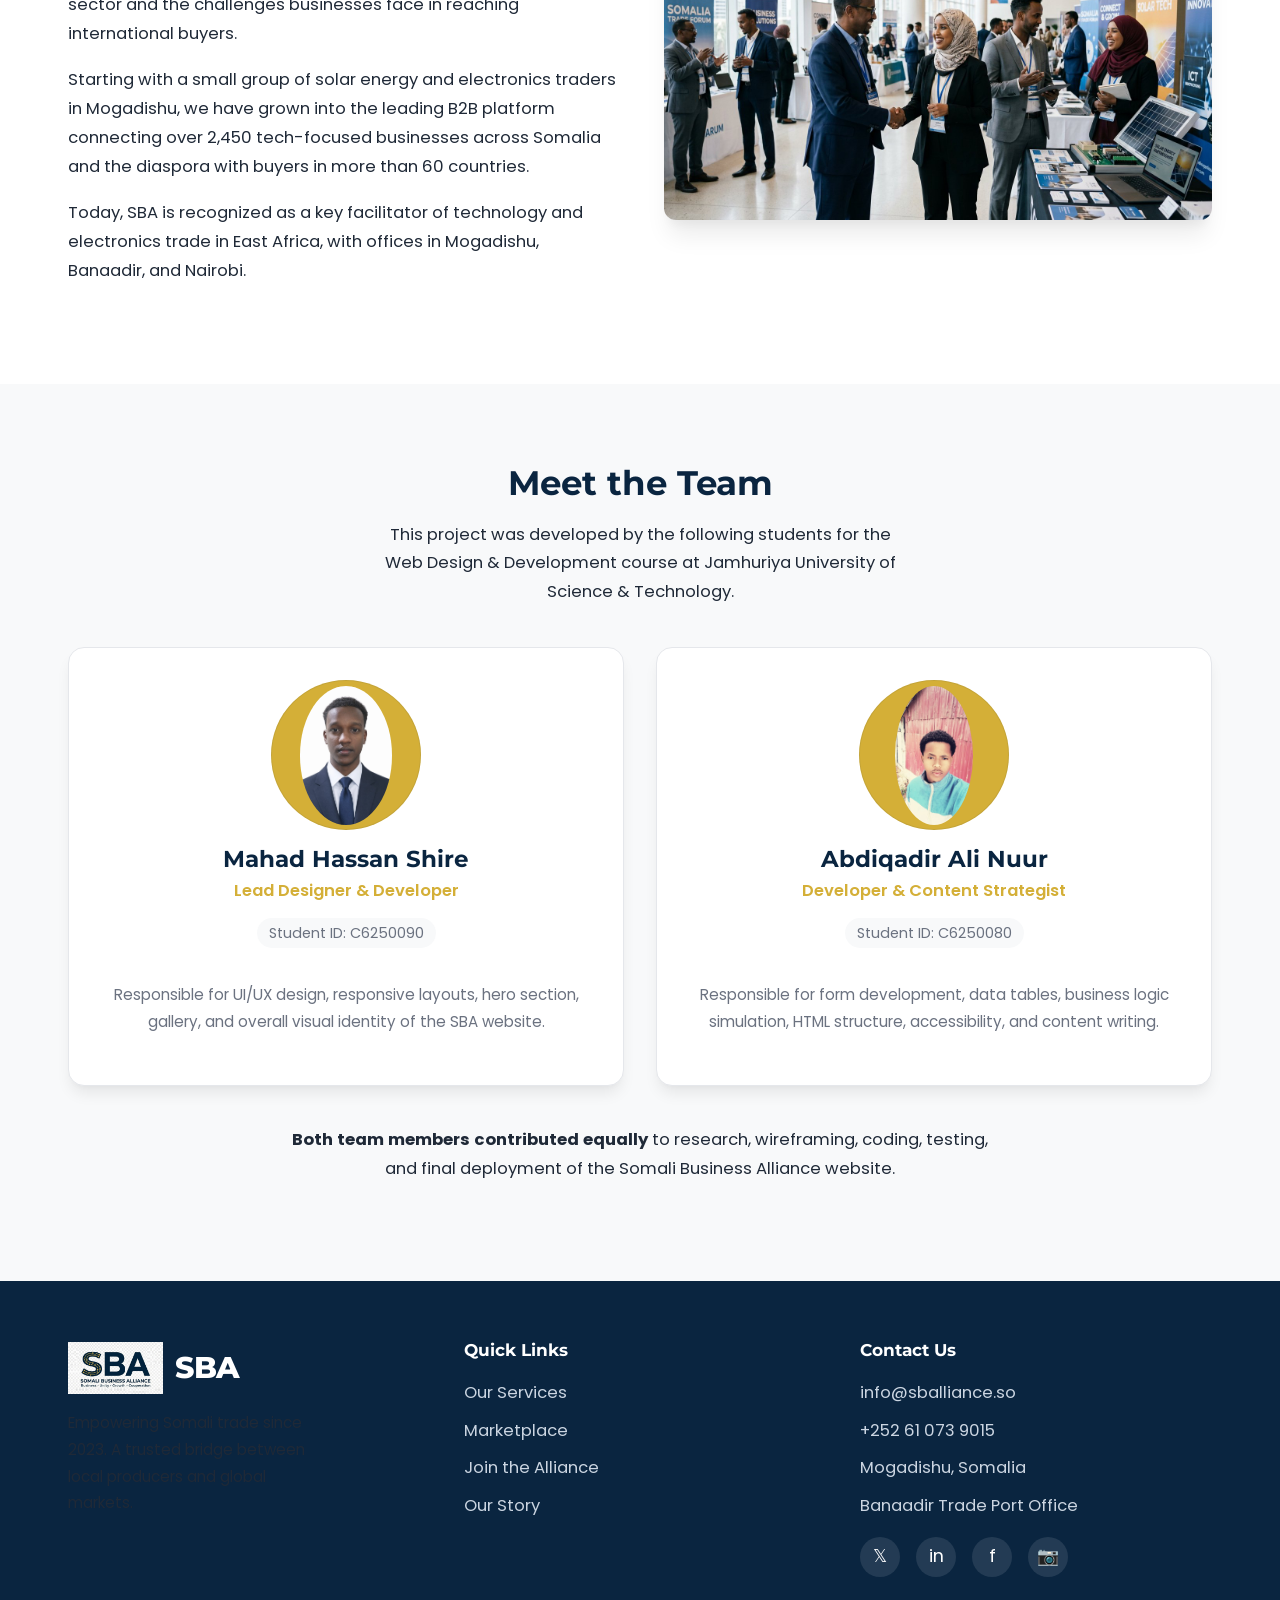
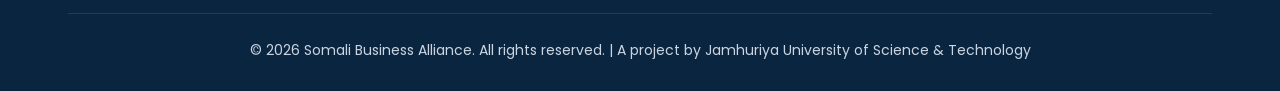
==== commit 4f083542: "Update about.html" ====
--- a/about.html
+++ b/about.html
@@ -1,5 +1,5 @@
--fokwfpom[fopmwqmwqvv mi0dc9wudwqdk93f4f23f<!DOCTYPE html>
-<html lang="en">3d31ee21ee21
+<!DOCTYPE html>
+<html lang="en">
 <head>
     <meta charset="UTF-8">
     <meta name="viewport" content="width=device-width, initial-scale=1.0">
@@ -122,7 +122,7 @@
                 <!-- Team Member 2 -->
                 <div class="team-card">
                     <div class="team-photo-wrap">
-                        <img src="images/member2.jpeg" alt="Abdulahi Abdirahman Mohamed, Project Developer & Content Strategist">
+                        <img src="images/member2.jpeg" alt=Abdiqadir Ali Nuur", Project Developer & Content Strategist">
                     </div>
                     <h3>Abdiqadir Ali Nuur</h3>
                     <p class="team-role">Developer &amp; Content Strategist</p>
